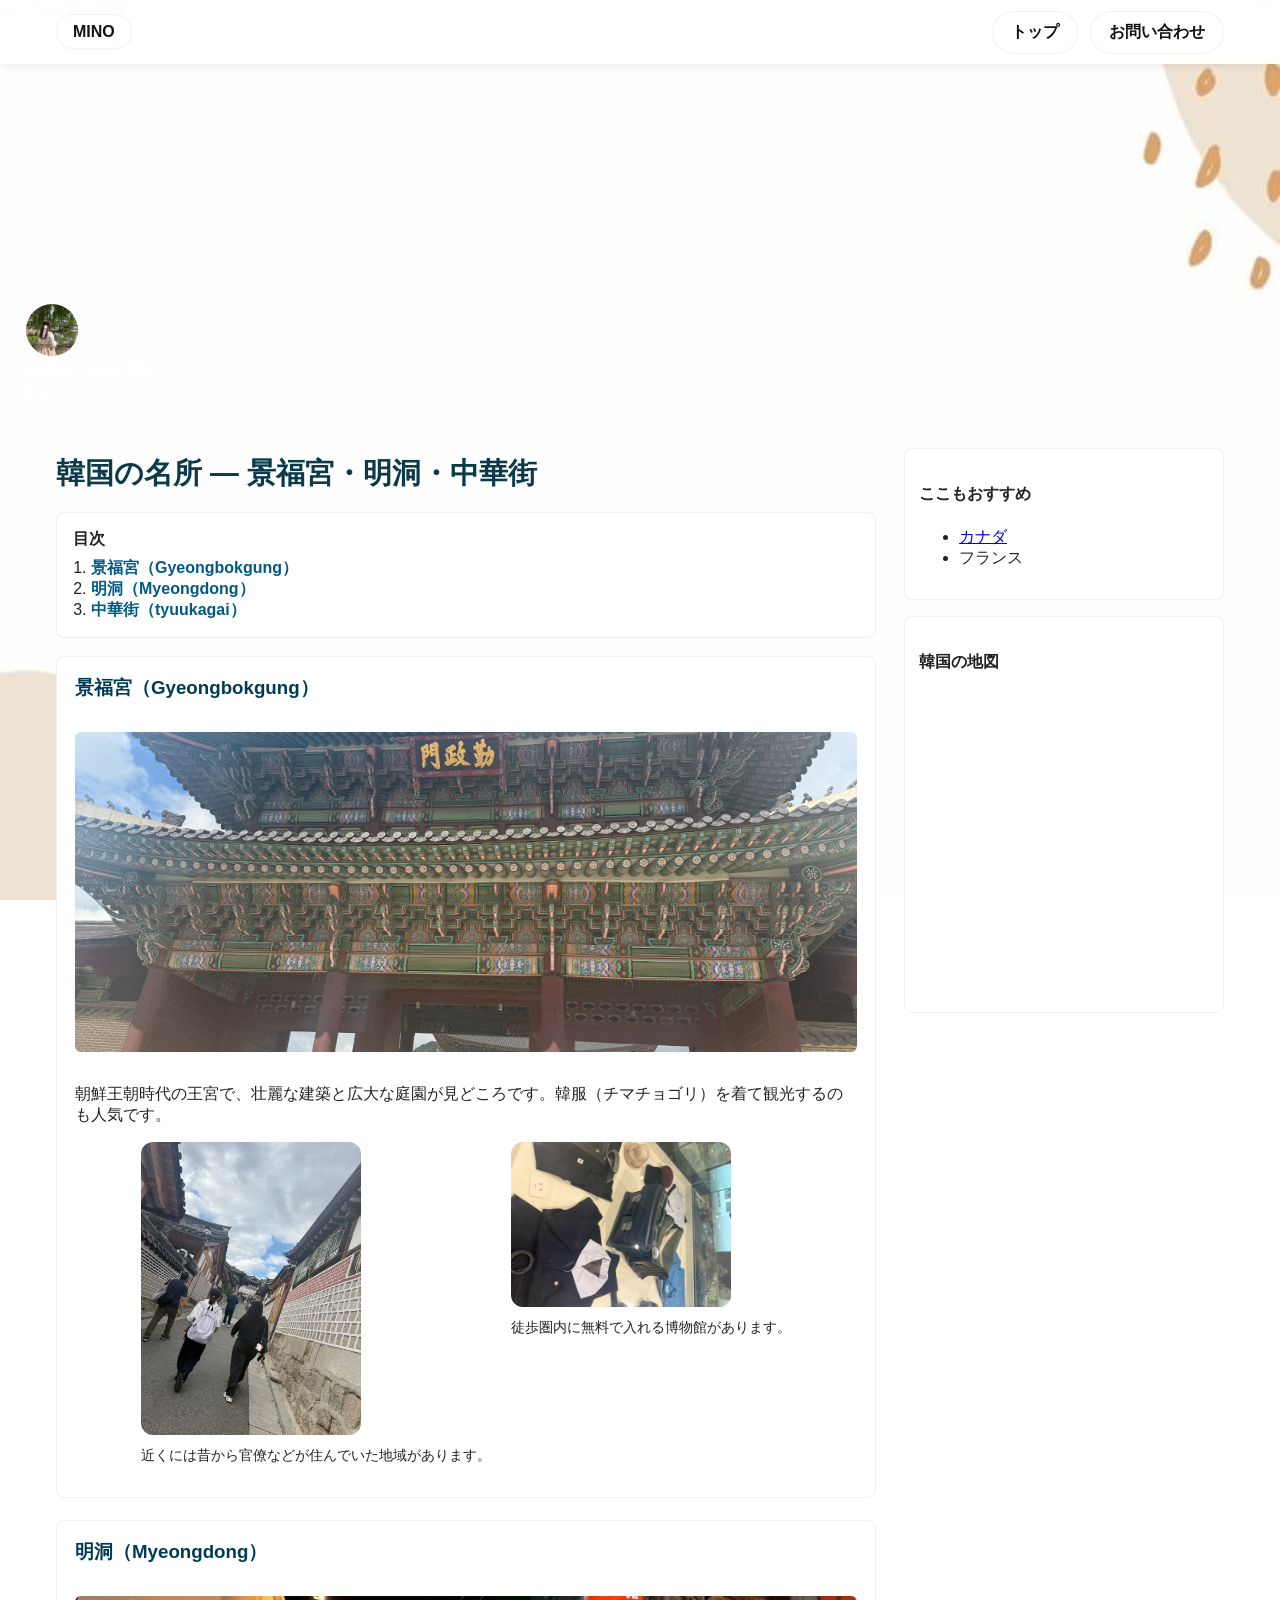
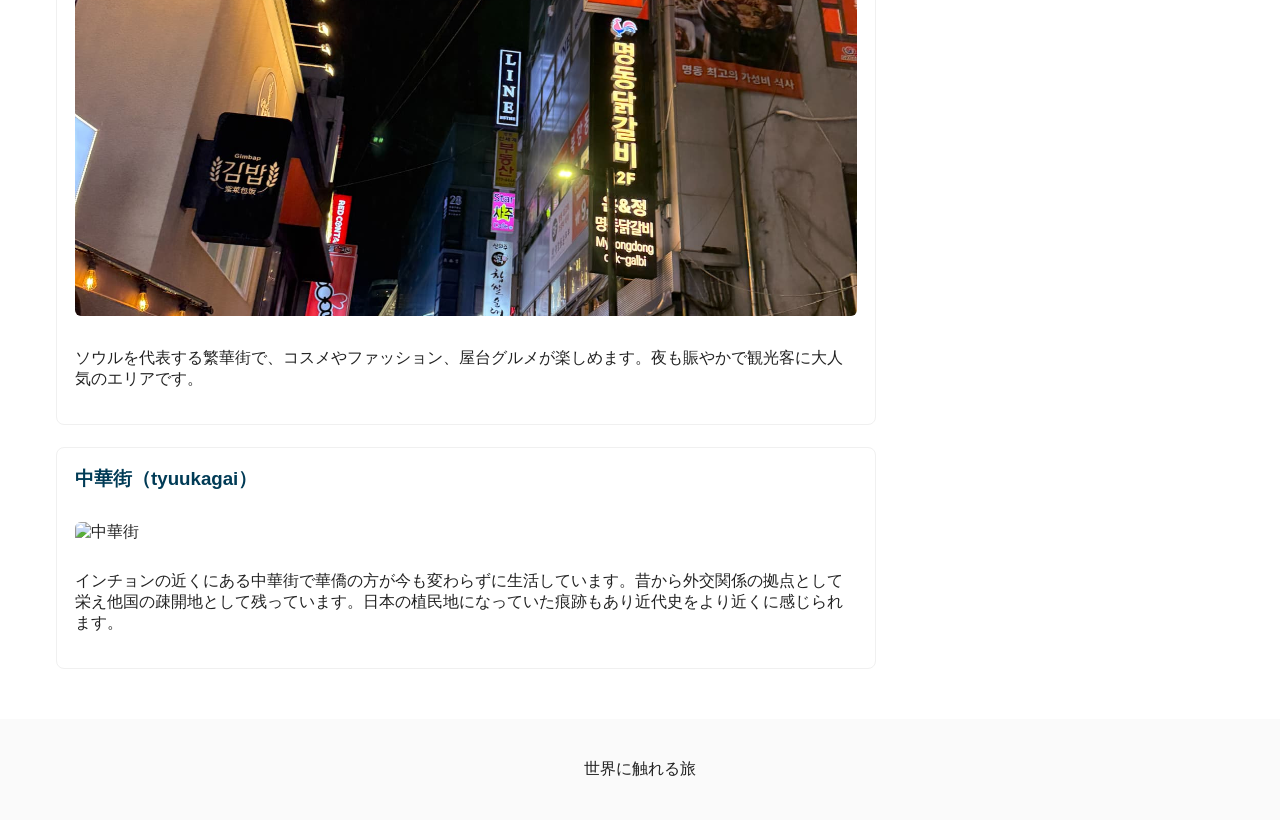
==== pages/korea.html @ 4f9d445f "Add files via upload" ====
<!DOCTYPE html>
<html lang="ja">
<head>
  <meta charset="utf-8" >
  <meta name="viewport" content="width=device-width,initial-scale=1" >
  <title>韓国の名所 — 景福宮・明洞・中華街</title>

  <link rel="stylesheet" href="../style-1.css">
  <link rel="icon" href="../images/favicon.png" type="image/png">
</head>
<body>
 <!-- 共通ナビゲーション-->
  <nav class="navbar" aria-label="メインナビゲーション">
    <div class="nav-inner">
      <div class="nav-left">
        <a class="brand" href="../index.html">MINO</a>
      </div>

      <button class="nav-toggle" aria-expanded="false" aria-label="メニューを開く">☰</button>

      <ul class="nav-list">
        <li><a class="nav-pill" href="../index.html">トップ</a></li>
        <li><a class="nav-pill" href="../index.html#contact">お問い合わせ</a></li>
      </ul>
    </div>
  </nav>

  <!-- ===== ヘッダー ===== -->
  <header class="spot-hero">
    <img src="../images/korea1.jpg" alt="ソウル市の風景" class="hero-img">
    <div class="hero-meta">
      <div class="author">
        <img src="../images/watashi.png" alt="著者" class="author-thumb">
        <div class="author-text">
          <strong>作成者：坂本 実理</strong><br>
          更新日：2025/11/20
        </div>
      </div>
    </div>
  </header>

  <!--コンテンツ -->
  <main class="spot-container">
    <div class="content-left">
      <h1 class="page-title">韓国の名所 — 景福宮・明洞・中華街</h1>

      <nav class="page-toc" aria-label="目次">
        <h2>目次</h2>
        <ol>
          <li><a href="#gyeongbokgung">景福宮（Gyeongbokgung）</a></li>
          <li><a href="#myeongdong">明洞（Myeongdong）</a></li>
          <li><a href="#lottemart">中華街（tyuukagai）</a></li>
        </ol>
      </nav>

      <!-- 景福宮 -->
      <section id="gyeongbokgung" class="spot-section">
        <h3>景福宮（Gyeongbokgung）</h3>
        <img src="../images/korea.JPG" alt="景福宮" class="spot-photo">
        <p>
          朝鮮王朝時代の王宮で、壮麗な建築と広大な庭園が見どころです。韓服（チマチョゴリ）を着て観光するのも人気です。
        </p>

        <div style="display: flex; gap: 20px; justify-content: center; margin-top: 10px;">
          <div>
            <img src="../images/kitamura.JPG" alt="北村" style="width:220px; border-radius:12px;">
            <p style="margin-top:8px; font-size:14px;">近くには昔から官僚などが住んでいた地域があります。</p>
          </div>
          <div>
            <img src="../images/kyouiku.JPG" alt="教育博物館" style="width:220px; border-radius:12px;">
            <p style="margin-top:8px; font-size:14px;">徒歩圏内に無料で入れる博物館があります。</p>
          </div>
        </div>
      </section>

      <!-- 明洞 -->
      <section id="myeongdong" class="spot-section">
        <h3>明洞（Myeongdong）</h3>
        <img src="../images/myondon.JPG" alt="明洞の街並み" class="spot-photo">
        <p>
          ソウルを代表する繁華街で、コスメやファッション、屋台グルメが楽しめます。夜も賑やかで観光客に大人気のエリアです。
        </p>

       
      </section>

      <!-- 中華街-->
      <section id="lottemart" class="spot-section">
        <h3>中華街（tyuukagai）</h3>
        <img src="../images/tyuuka.jpg" alt="中華街" class="spot-photo">
        <p>
          インチョンの近くにある中華街で華僑の方が今も変わらずに生活しています。昔から外交関係の拠点として栄え他国の疎開地として残っています。日本の植民地になっていた痕跡もあり近代史をより近くに感じられます。
        </p>

        </section>
</div>

    <!-- サイドバー -->
    <aside class="content-right">
      <div class="sidebar-box">
        <h4>ここもおすすめ</h4>
        <ul>
          <li><a href="../pages/canada.html" target="_blank">カナダ</a></li>
          <li><a >フランス</a></li>
      
        </ul>
</div>

<div class="sidebar-box">
        <h4>韓国の地図</h4>
        <iframe src="https://www.google.com/maps/embed?pb=!1m18!1m12!1m3!1d6635369.880566012!2d122.59116693002656!3d35.703421370932844!2m3!1f0!2f0!3f0!3m2!1i1024!2i768!4f13.1!3m3!1m2!1s0x356455ebcb11ba9b%3A0x91249b00ba88db4b!2z5aSn6Z-T5rCR5Zu9!5e0!3m2!1sja!2sjp!4v1763967188845!5m2!1sja!2sjp" width="300" height="300" style="border: 10px;"></iframe>
      </div>


    </aside>
  </main>

  <footer class="site-footer">
    <p>世界に触れる旅</p>
  </footer>
</body>
</html>
---- style-1.css ----
/*CSSファイルを書く際の参考資料をまた別のテキストファイルとして保存しています。
それに加えてコードの確認や意図した動作が行われなかった際に生成AIを用いてコードの修正や改善を行いました。
使用したコードや写真についての著作権についてはすべて著作権フリーまたは自身が撮影した写真を用いました。*/

/*  全体のカラーテーマと背景とレイアウトもろもろ  */

:root{
  --nav-height:64px;
  --accent:#004b6e;
  --accent-2:#0077b6;
  --warm:#ffd9a6;
  --cool:#d8f0ff;
}
*{box-sizing:border-box}
html,body{height:100%}
body{
  margin:0;
  font-family:"Hiragino Kaku Gothic ProN","Noto Sans JP",sans-serif;
  color:#222;
  background-image: url("images/background.jpg");
  background-size: cover;
  background-attachment: fixed;
  background-position: center;
}

/* ナビゲーションの位置と余白とロゴ*/
.navbar{
  position:fixed;
  top:0;
  left:0;
  width:100%;
  height:var(--nav-height);
  background: rgba(255,255,255,0.98); 
  display:flex;
  align-items:center;
  box-shadow:0 2px 8px rgba(0,0,0,0.08);
  z-index:2000;
}
.nav-inner{
  width:100%;
  max-width:1200px;
  margin:0 auto;
  padding:0 16px;
  display:flex;
  align-items:center;
  justify-content:space-between;
}
.brand{
  font-weight:800;
  color:#111;
  text-decoration:none;
  padding:8px 16px;
  border-radius:999px; 
  border:1px solid rgba(0,0,0,0.06);
  background:#fff;
  box-shadow:0 1px 3px rgba(0,0,0,0.03);
}
.nav-toggle{display:none}

.logo {
  width: 60px;           
  height: 60px;
  border-radius: 50%;     
}

/* ヘッダー の大きさと余白設定*/
.spot-hero{position:relative;overflow:hidden}
.hero-img{width:100%;height:420px;object-fit:cover;display:block}
.hero-meta{position:absolute;left:24px;bottom:16px;color:#fff;display:flex;align-items:center}
.author-thumb{width:56px;height:56px;border-radius:50%;object-fit:cover;margin-right:12px;border:2px solid rgba(255,255,255,0.6)}

.nav-list{
  display:flex;
  gap:12px;
  align-items:center;
  margin:0;
  padding:0;
  list-style:none;
}
.nav-list li{position:relative}
.nav-pill{
  display:inline-block;
  padding:10px 18px;
  color:#111;
  text-decoration:none;
  border-radius:999px; 
  background:#fff;
  border:1px solid rgba(0,0,0,0.06);
  font-weight:700;
}
.nav-pill:hover{background:var(--cool)}

/* サブメニュー 　アコーディオンメニューにする*/
.sub{
  display:none;
  position:absolute;
  top:calc(var(--nav-height) + 8px);
  left:0;
  background:#fff;
  border-radius:8px;
  box-shadow:0 6px 18px rgba(0,0,0,0.12);
  padding:8px 0;
  min-width:160px;
  z-index:2100;
}
.has-sub.open .sub{display:block}
.sub li{padding:0}
.sub a{
  display:block;
  padding:8px 14px;
  color:#111;
  text-decoration:none;
}
.sub a:hover{background:#f1f7fb}

/* ビデオヘッダー */
.video-header{
  position:relative;
  width:100%;
  height:60vh;
  margin-top:var(--nav-height);
  overflow:hidden;
  display:flex;
  align-items:center;
  justify-content:center;
}
.video-header video{
  position:absolute;
  inset:0;
  width:100%;
  height:100%;
  object-fit:cover;
  z-index:0;
}
.header-inner{
  z-index:2;
  color:#fff;
  text-align:center;
  text-shadow:0 4px 18px rgba(0,0,0,0.6);
}
.header-inner h1{font-size:2.2rem; margin:0 12px}

.main-wrap {
  background: linear-gradient(rgba(255,255,255,0.6), rgba(255,255,255,0.6));
  padding: 40px 16px 80px;
}

/* お問い合わせ　水色にする　色変えているだけ */
#contact {
  background: linear-gradient(rgba(200, 240, 255, 0.8), rgba(200, 240, 255, 0.8));
  padding: 60px 20px;
  border-radius: 12px;
}

/* セクション共通 */
.section-title{
  font-size:1.6rem;
  margin-bottom:18px;
  color:var(--accent);
  text-align:center;
}

/* 旅行先の診断フォーム */
.diagnosis{
  max-width:820px;
  margin:30px auto;
  padding:28px;
  border-radius:14px;
  background:rgba(227,245,252,0.9);
  box-shadow:0 6px 20px rgba(5,45,60,0.06);
}
.diagnosis-form{
  display:flex;
  flex-direction:column;
  gap:18px
}
.q-label{
  font-size:1.15rem;
  font-weight:700;
  color:#0b3b4a;
  margin-bottom:8px;
  text-align:center;
}
.options{
  display:flex;
  gap:14px;
  justify-content:center;
  flex-wrap:wrap;
}
.option{
  display:flex;
  flex-direction:column;
  align-items:center;
  gap:6px;
  width:220px;
  padding:12px;
  border-radius:12px;
  cursor:pointer;
  transition:transform .18s ease, box-shadow .18s ease;
  border:2px solid transparent;
}
.option input{display:none}
.option .opt-title{font-weight:800;font-size:1.05rem}
.option .opt-sub{font-size:0.85rem;color:#3b5661}
.option.warm{background:linear-gradient(180deg,var(--warm),#fff);}
.option.cool{background:linear-gradient(180deg,var(--cool),#fff);}
.option:hover{transform:translateY(-4px);box-shadow:0 8px 18px rgba(0,0,0,0.08)}

/* 結果を見るボタン */
.form-actions{text-align:center;margin-top:6px}
.btn-primary{
  background:var(--accent);
  color:#fff;
  padding:10px 22px;
  border-radius:8px;
  border:none;
  font-weight:700;
  cursor:pointer;
}
.btn-primary:hover{background:var(--accent-2)}

/* カード群 */
.card-container{
  display:flex;
  flex-wrap:wrap;
  gap:20px;
  justify-content:center;
}
.card{
  width:300px;
  background:#fff;
  border-radius:12px;
  overflow:hidden;
  box-shadow:0 10px 30px rgba(3,60,82,0.06);
  transition:transform .2s;
}
.card img{
  width:100%;
  height:180px;
  object-fit:cover;
  display:block;
}
.card-body{padding:14px}
.card h3{margin:4px 0 8px;font-size:1.1rem;color:#003b56}
.card p{font-size:0.95rem;color:#465a62}
.card .btn{
  display:inline-block;
  margin-top:8px;
  padding:8px 12px;
  border-radius:8px;
  background:var(--accent);
  color:#fff;
  text-decoration:none;
}

/* 診断結果のハイライト */
.card.highlight{
  outline:4px solid #ffcc00;
  transform:translateY(-6px);
  box-shadow:0 16px 40px rgba(0,0,0,0.16)
}

/* ランキング */
.ranking-list{
  max-width:720px;
  margin:0 auto;
  padding:0;
  list-style:none;
}
.ranking-list li{
  position:relative;
  background:#fff;
  padding:16px;
  border-radius:10px;
  margin:12px 0;
  box-shadow:0 8px 20px rgba(0,0,0,0.06);
}
.badge{
  position:absolute;
  left:14px;
  top:14px;
  padding:8px 12px;
  border-radius:999px;
  color:#fff;
  font-weight:800;
}
.gold{background:#ffb400}
.silver{background:#9e9e9e}
.bronze{background:#cd7f32}

/*コンテンツレイアウト　ここから内部リンクのほうのデザイン */
.spot-container{
  max-width:1200px;
  margin:28px auto;
  display:flex;
  gap:28px;
  padding:0 16px;
}
.content-left{flex:1 1 720px}
.page-title{
  font-size:1.8rem;
  margin:6px 0 18px;
  color:#0b3b4a;
}

/* 目次 */
.page-toc{
  background:#fff;
  padding:16px;
  border-radius:8px;
  border:1px solid #eee;
  margin-bottom:18px;
}
.page-toc h2{margin:0 0 8px 0;font-size:1rem}
.page-toc ol{margin:0;padding-left:18px}
.page-toc a{
  color:#005a83;
  text-decoration:none;
  font-weight:700;
}

/* スポット */

.spot-section{
  background:#fff;
  padding:18px;
  border-radius:8px;
  border:1px solid #f0f0f0;
  margin-bottom:22px;
}
.spot-section h3{margin-top:0;color:#003b56}
.spot-photo{
  width:100%;
  height:320px;
  object-fit:cover;
  border-radius:6px;
  margin:12px 0;
}

/* 場所の説明の際に営業時間とかを書く表*/
.info-table{
  width:100%;
  border-collapse:collapse;
  margin-top:12px;
}
.info-table th,
.info-table td{
  padding:10px;
  border:1px solid #e6e6e6;
  text-align:left;
}
.info-table th{
  background:#fafafa;
  width:28%;
}

/* サイドバー 　地図とか入れる*/
.content-right{
  width:320px;
  flex:0 0 320px;
}
.sidebar-box{
  background:#fff;
  padding:14px;
  border-radius:8px;
  border:1px solid #f0f0f0;
  margin-bottom:16px;
}
.map-placeholder{
  height:200px;
  background:#f6f8fa;
  border-radius:6px;
  display:flex;
  align-items:center;
  justify-content:center;
  color:#888;
}

/* お問い合わせ　文字とか余白 */
.contact-form{
  display:flex;
  flex-direction:column;
  gap:10px;
  align-items:center;
}
.contact-form input,
.contact-form textarea{
  width:90%;
  max-width:600px;
  padding:10px;
  border-radius:8px;
  border:1px solid #d8e7ee;
}
.contact-form button{
  padding:10px 18px;
  border-radius:8px;
  background:var(--accent);
  color:#fff;
  border:none;
}

/* フッター */
.site-footer{
  padding:24px;
  text-align:center;
  background:rgba(0,0,0,0.02);
}
.footer {
  position: relative;
  color: #fff;
  font-family: "Noto Sans JP", sans-serif;
}
.footer-overlay {
  background: rgba(0, 40, 60, 0.2); 
  padding: 40px 20px;
}
.footer-content {
  display: flex;
  flex-wrap: wrap;
  justify-content: space-between;
  align-items: flex-start;
  max-width: 1000px;
  margin: 0 auto;
}
.footer-info {
  flex: 1;
  min-width: 280px;
}
.footer-info h2 {
  margin-bottom: 10px;
  font-size: 1.4rem;
}
.footer-info p {
  margin: 6px 0;
}
.footer-info a {
  color: #cce5ff;
  text-decoration: none;
}
.footer-info a:hover {
  text-decoration: underline;
}
.footer-map {
  flex: 1;
  min-width: 300px;
  text-align: right;
}
.footer-map h3 {
  margin-bottom: 10px;
}

/* 選択したら枠に色づけるように */
.option.selected {
  background-color: rgba(0, 123, 255, 0.25); 
  border-color: #007bff;
  transform: scale(1.03);
}
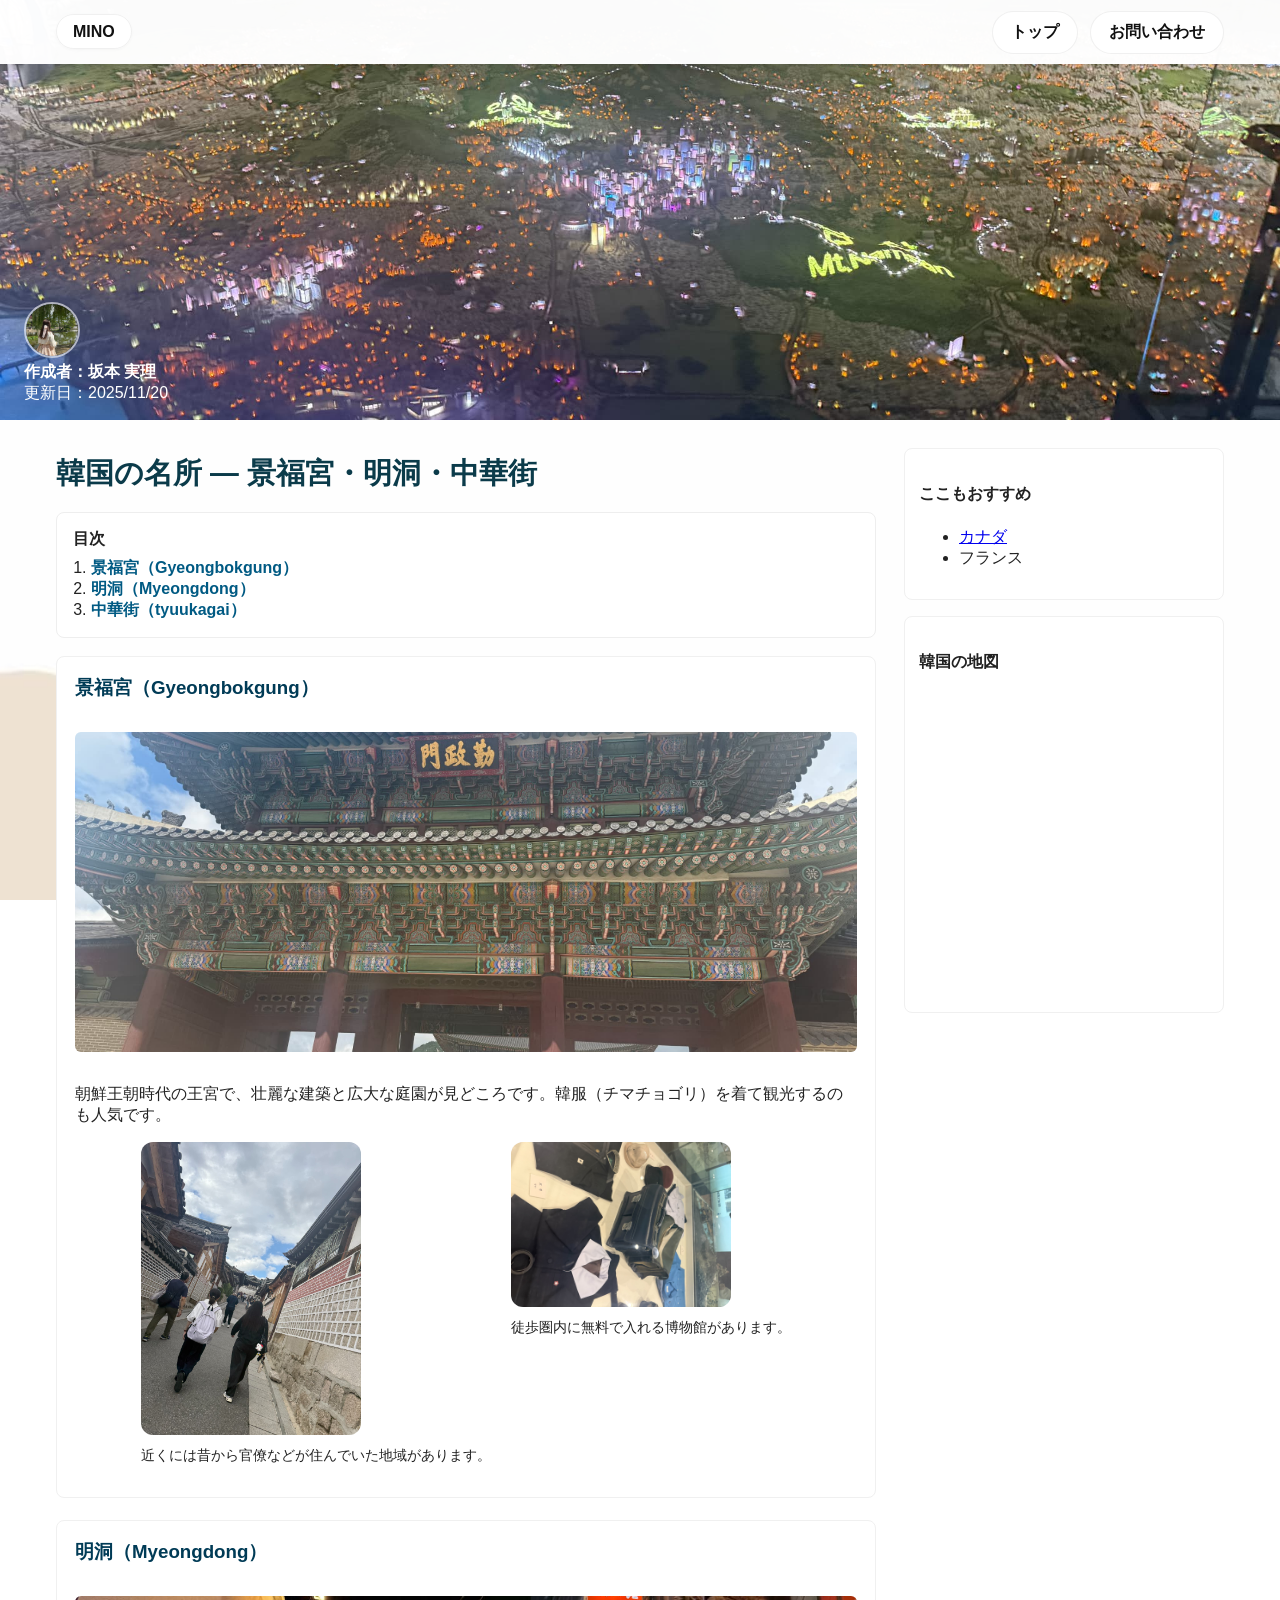
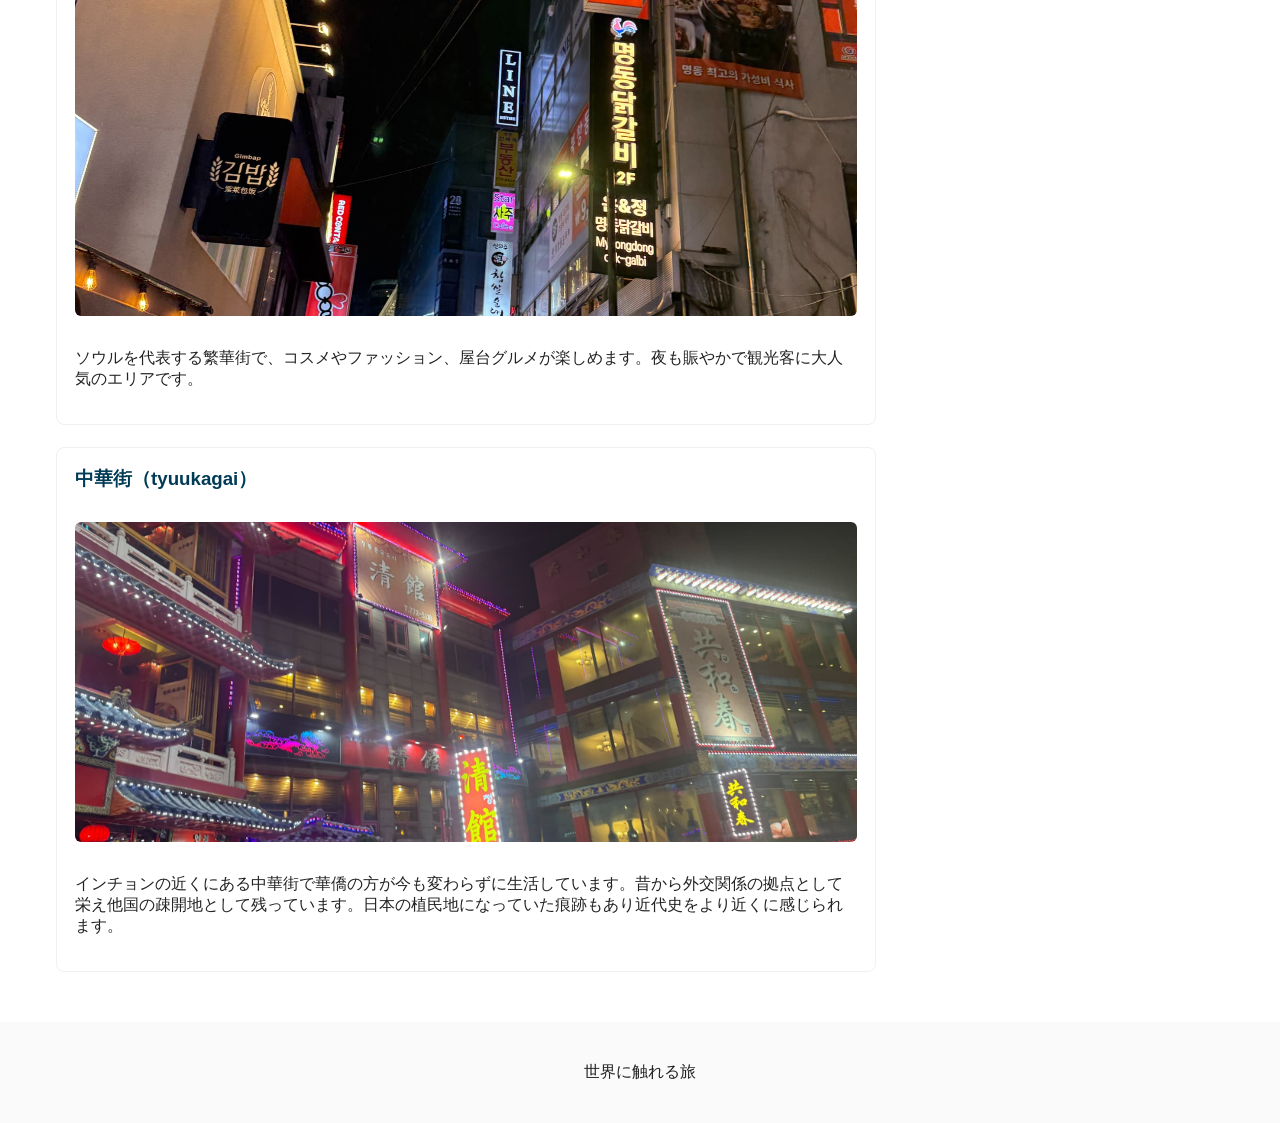
==== commit 9ab60963: "Fix HTML encoding issues in korea.html" ====
--- a/pages/korea.html
+++ b/pages/korea.html
@@ -27,7 +27,7 @@
 
   <!-- ===== ヘッダー ===== -->
   <header class="spot-hero">
-    <img src="../images/korea1.jpg" alt="ソウル市の風景" class="hero-img">
+    <img src="../images/korea1.JPG" alt="ソウル市の風景" class="hero-img">
     <div class="hero-meta">
       <div class="author">
         <img src="../images/watashi.png" alt="著者" class="author-thumb">
@@ -87,7 +87,7 @@
       <!-- 中華街-->
       <section id="lottemart" class="spot-section">
         <h3>中華街（tyuukagai）</h3>
-        <img src="../images/tyuuka.jpg" alt="中華街" class="spot-photo">
+        <img src="../images/tyuuka.JPG" alt="中華街" class="spot-photo">
         <p>
           インチョンの近くにある中華街で華僑の方が今も変わらずに生活しています。昔から外交関係の拠点として栄え他国の疎開地として残っています。日本の植民地になっていた痕跡もあり近代史をより近くに感じられます。
         </p>
